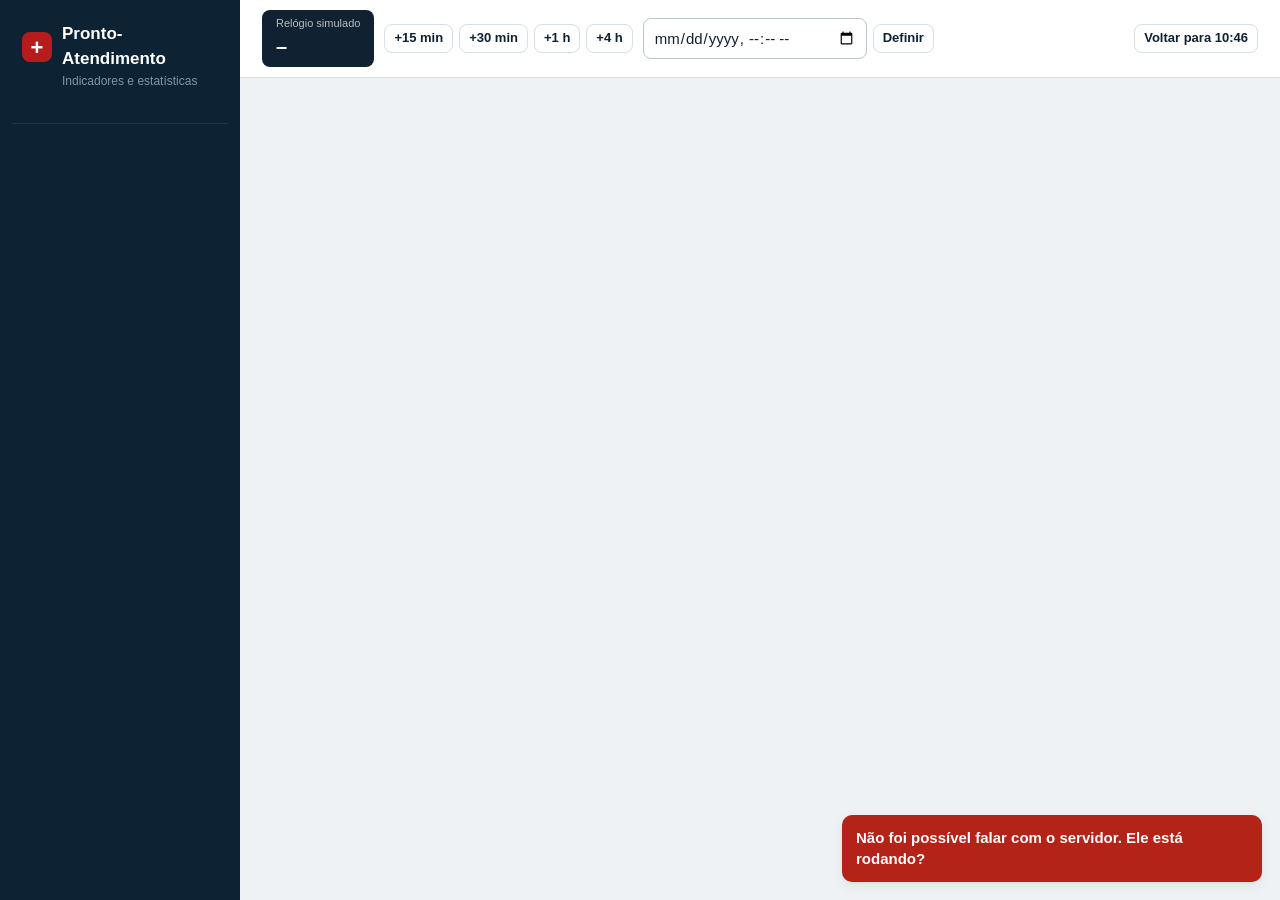
==== frontend/index.html @ 7c643f58 "Dashboard de indicadores do pronto-socorro Backend Java (servidor HTTP, dados de teste, indicadores " ====
<!DOCTYPE html>
<html lang="pt-BR">
<head>
  <meta charset="UTF-8">
  <meta name="viewport" content="width=device-width, initial-scale=1">
  <title>Pronto-Atendimento · Indicadores</title>
  <link rel="stylesheet" href="css/style.css">
</head>
<body>
  <div class="app">
    <nav class="lateral" aria-label="Menu principal">
      <div class="marca"><span class="cruz" aria-hidden="true">+</span>Pronto-Atendimento</div>
      <div class="marca-sub">Indicadores e estatísticas</div>
      <div id="menu"></div>
      <div class="legenda-cores" id="legenda" aria-label="Legenda das cores de risco"></div>
    </nav>

    <main>
      <header class="topo">
        <div class="relogio" aria-live="polite"><small>Relógio simulado</small><span id="hora">–</span></div>
        <div class="grupo" role="group" aria-label="Avançar relógio">
          <button class="btn peq" data-avancar="15">+15 min</button>
          <button class="btn peq" data-avancar="30">+30 min</button>
          <button class="btn peq" data-avancar="60">+1 h</button>
          <button class="btn peq" data-avancar="240">+4 h</button>
        </div>
        <div class="grupo">
          <label class="sr" for="definirHora">Definir data e hora</label>
          <input type="datetime-local" id="definirHora">
          <button class="btn peq" id="btnDefinir">Definir</button>
        </div>
        <div class="esp"></div>
        <button class="btn peq" id="btnReiniciar">Voltar para 10:46</button>
      </header>

      <div class="conteudo" id="conteudo" tabindex="-1"></div>
    </main>
  </div>

  <dialog id="modal" aria-labelledby="mtitulo"></dialog>
  <div id="toasts" aria-live="polite" role="status"></div>
  <div id="tip" class="tip" hidden></div>

  <script src="js/graficos.js"></script>
  <script src="js/telas.js"></script>
  <script src="js/app.js"></script>
</body>
</html>
---- frontend/css/style.css ----
:root {
  --bg: #eef2f5;
  --surface: #fff;
  --surface-2: #f5f8fa;
  --ink: #102131;
  --muted: #556677;
  --line: #d6dee6;
  --grade: #e6ebf0;
  --primary: #0a5c78;
  --primary-ink: #fff;
  --nav: #0d2233;
  --nav-ink: #cfe0ea;
  --nav-muted: #7d97a8;
  --nav-active: #163a52;
  --ok: #1f7a3a;
  --err: #b42318;
  --vermelho: #b71c1c;
  --laranja: #e8650a;
  --amarelo: #d4a200;
  --verde: #2e7d32;
  --azul: #1565c0;
  --neutra: #6b7785;
  --radius: 10px;
  --shadow: 0 1px 2px rgba(16, 33, 49, .08), 0 4px 14px rgba(16, 33, 49, .06);
  font-family: "Segoe UI", Roboto, "Helvetica Neue", Arial, sans-serif;
}

* { box-sizing: border-box; }
body { margin: 0; background: var(--bg); color: var(--ink); font-size: 15px; line-height: 1.45; }
:focus-visible { outline: 3px solid #f59e0b; outline-offset: 2px; }

/* ---------- estrutura: menu lateral, topo e conteúdo ---------- */
.app { display: grid; grid-template-columns: 240px 1fr; min-height: 100vh; }
nav.lateral { background: var(--nav); color: var(--nav-ink); padding: 18px 12px; position: sticky; top: 0; height: 100vh; overflow: auto; }
.marca { font-weight: 700; color: #fff; font-size: 17px; padding: 4px 10px 6px; display: flex; gap: 10px; align-items: center; }
.marca .cruz { width: 30px; height: 30px; border-radius: 8px; background: var(--vermelho); display: grid; place-items: center; font-size: 22px; color: #fff; flex: none; }
.marca-sub { color: var(--nav-muted); font-size: 12px; padding: 0 10px 14px 50px; margin-top: -4px; }
.grupo-menu { color: var(--nav-muted); font-size: 11px; font-weight: 700; text-transform: uppercase; letter-spacing: .8px; padding: 14px 12px 6px; }
nav.lateral button { display: flex; align-items: center; gap: 10px; width: 100%; text-align: left; background: none; border: 0; color: inherit; padding: 9px 12px; border-radius: 8px; font: inherit; cursor: pointer; margin-bottom: 2px; }
nav.lateral button svg { width: 18px; height: 18px; flex: none; opacity: .8; }
nav.lateral button:hover { background: var(--nav-active); }
nav.lateral button[aria-current="page"] { background: var(--nav-active); color: #fff; font-weight: 600; box-shadow: inset 3px 0 0 #4fb3d9; }
nav.lateral button[aria-current="page"] svg { opacity: 1; }
nav.lateral .contador { margin-left: auto; background: var(--err); color: #fff; font-size: 11px; font-weight: 700; border-radius: 999px; padding: 1px 7px; }
.legenda-cores { margin-top: 18px; padding: 12px; font-size: 12px; border-top: 1px solid var(--nav-active); }
.legenda-cores strong { display: block; color: #fff; margin-bottom: 8px; }
.legenda-cores div { display: flex; align-items: center; gap: 8px; margin: 6px 0; }
.legenda-cores small { margin-left: auto; color: var(--nav-muted); }

main { min-width: 0; }
header.topo { position: sticky; top: 0; z-index: 5; background: var(--surface); border-bottom: 1px solid var(--line); padding: 10px 22px; display: flex; flex-wrap: wrap; gap: 10px; align-items: center; }
.relogio { font-variant-numeric: tabular-nums; font-size: 20px; font-weight: 700; background: var(--ink); color: #fff; padding: 6px 14px; border-radius: 8px; letter-spacing: .5px; }
.relogio small { font-weight: 400; font-size: 11px; display: block; opacity: .7; letter-spacing: 0; }
.topo .grupo { display: flex; gap: 6px; align-items: center; flex-wrap: wrap; }
.topo .esp { flex: 1; }
.conteudo { padding: 22px; max-width: 1500px; }

h1 { font-size: 24px; margin: 0; }
h2 { font-size: 17px; margin: 0 0 12px; }
h3 { font-size: 15px; margin: 0 0 6px; }
.cabecalho { display: flex; justify-content: space-between; align-items: flex-end; flex-wrap: wrap; gap: 8px 16px; margin-bottom: 18px; }
.cabecalho p { margin: 4px 0 0; color: var(--muted); }

/* ---------- componentes ---------- */
.btn { font: inherit; font-size: 14px; border: 1px solid var(--line); background: var(--surface); color: var(--ink); padding: 7px 12px; border-radius: 8px; cursor: pointer; font-weight: 600; }
.btn:hover:not(:disabled) { border-color: var(--primary); color: var(--primary); }
.btn.primary { background: var(--primary); border-color: var(--primary); color: var(--primary-ink); }
.btn.primary:hover:not(:disabled) { filter: brightness(1.1); color: var(--primary-ink); }
.btn.perigo:hover:not(:disabled) { background: var(--err); border-color: var(--err); color: #fff; }
.btn.peq { padding: 4px 9px; font-size: 13px; }
.btn:disabled { opacity: .45; cursor: not-allowed; }

.painel { background: var(--surface); border: 1px solid var(--line); border-radius: var(--radius); box-shadow: var(--shadow); padding: 16px 18px; margin: 0 0 18px; min-width: 0; }
.painel > h2 { display: flex; justify-content: space-between; align-items: baseline; gap: 8px; flex-wrap: wrap; }
.painel > h2 small { font-size: 13px; font-weight: 400; color: var(--muted); }
.grade-2 { display: grid; grid-template-columns: repeat(2, minmax(0, 1fr)); gap: 18px; }
.grade-3 { display: grid; grid-template-columns: repeat(3, minmax(0, 1fr)); gap: 18px; }
.grade-2 > .painel, .grade-3 > .painel { margin-bottom: 0; }
.grade-2, .grade-3 { margin-bottom: 18px; }

.cards { display: grid; grid-template-columns: repeat(auto-fit, minmax(120px, 1fr)); gap: 12px; margin-bottom: 18px; }
.cards.largos { grid-template-columns: repeat(auto-fit, minmax(200px, 1fr)); }
.kpi { background: var(--surface); border: 1px solid var(--line); border-radius: var(--radius); padding: 14px; box-shadow: var(--shadow); border-top: 5px solid var(--primary); }
.kpi b { display: block; font-size: 30px; font-variant-numeric: tabular-nums; line-height: 1.2; }
.kpi span { color: var(--muted); font-size: 13px; }
.kpi small { display: block; color: var(--muted); font-size: 12px; margin-top: 4px; }
.kpi.vermelho { border-top-color: var(--vermelho); } .kpi.laranja { border-top-color: var(--laranja); }
.kpi.verde { border-top-color: var(--verde); } .kpi.azul { border-top-color: var(--azul); }
.kpi.neutra { border-top-color: var(--neutra); } .kpi.alerta b { color: var(--err); }
.kpi.sucesso b { color: var(--ok); }

.destaques { display: grid; grid-template-columns: repeat(auto-fill, minmax(230px, 1fr)); gap: 12px; margin-bottom: 18px; }
.destaque { background: var(--surface); border: 1px solid var(--line); border-radius: var(--radius); padding: 16px; box-shadow: var(--shadow); }
.destaque span { color: var(--muted); font-size: 13px; font-weight: 600; }
.destaque b { display: block; font-size: 36px; line-height: 1.15; margin: 4px 0; font-variant-numeric: tabular-nums; }
.destaque small { color: var(--muted); font-size: 12px; }
.destaque.ruim b { color: var(--err); }

.estat { display: grid; grid-template-columns: repeat(3, 1fr); gap: 10px 16px; margin-top: 12px; }
.estat div span { display: block; color: var(--muted); font-size: 12px; }
.estat div b { font-size: 18px; font-variant-numeric: tabular-nums; }
.estat-hero b { font-size: 40px; line-height: 1.1; display: block; font-variant-numeric: tabular-nums; }
.estat-hero span { color: var(--muted); font-size: 13px; }

.tabela { overflow-x: auto; }
table { border-collapse: collapse; width: 100%; min-width: 640px; }
th, td { padding: 8px 10px; border-bottom: 1px solid var(--line); text-align: left; vertical-align: middle; font-size: 14px; }
th { background: var(--surface-2); font-size: 12px; text-transform: uppercase; letter-spacing: .4px; color: var(--muted); }
td.num, th.num { text-align: right; font-variant-numeric: tabular-nums; }
td { white-space: nowrap; }
td.meta { white-space: normal; min-width: 220px; }
tr.disparado td { background: #fde8e6; }

.tag { display: inline-flex; align-items: center; gap: 6px; padding: 2px 9px; border-radius: 999px; font-size: 12px; font-weight: 700; border: 1px solid var(--line); background: var(--surface-2); white-space: nowrap; }
.cor { display: inline-flex; align-items: center; gap: 6px; padding: 2px 10px; border-radius: 999px; font-size: 12px; font-weight: 700; color: #fff; white-space: nowrap; }
.cor::before { content: ""; width: 8px; height: 8px; border-radius: 50%; background: currentColor; opacity: .6; }
.cor.c1 { background: var(--vermelho); } .cor.c2 { background: var(--laranja); } .cor.c3 { background: var(--amarelo); color: #2e2400; }
.cor.c4 { background: var(--verde); } .cor.c5 { background: var(--azul); } .cor.neutra { background: var(--neutra); }
.bola { width: 12px; height: 12px; border-radius: 50%; display: inline-block; flex: none; }
.senha { font-family: ui-monospace, Consolas, monospace; font-weight: 800; }
.meta { color: var(--muted); font-size: 13px; }
.vazio { color: var(--muted); font-style: italic; padding: 8px; margin: 0; }
.nota { color: var(--muted); font-size: 13px; margin: 10px 0 0; }

.prazo { font-size: 13px; font-weight: 700; padding: 3px 8px; border-radius: 6px; background: #eef4f7; display: inline-block; white-space: nowrap; }
.prazo.estourado { background: var(--err); color: #fff; }
.pulsa { animation: pulsa 1.4s ease-in-out infinite; }
@keyframes pulsa { 0%, 100% { box-shadow: 0 0 0 0 rgba(183, 28, 28, .55); } 50% { box-shadow: 0 0 0 8px rgba(183, 28, 28, 0); } }
@media (prefers-reduced-motion: reduce) { .pulsa { animation: none; } }
.alerta-box { background: #fde8e6; border: 2px solid var(--vermelho); border-radius: var(--radius); padding: 12px 14px; margin-bottom: 8px; display: flex; justify-content: space-between; gap: 10px; align-items: center; flex-wrap: wrap; }

label { display: block; font-size: 13px; font-weight: 600; color: var(--muted); margin-bottom: 4px; }
input, select { font: inherit; padding: 8px 10px; border: 1px solid #b9c5d0; border-radius: 8px; background: #fff; color: var(--ink); }
.filtro { display: flex; gap: 12px; align-items: flex-end; flex-wrap: wrap; margin-bottom: 12px; }

/* ---------- barras horizontais ---------- */
.barras-h { display: grid; gap: 10px; }
.barra-h { display: grid; grid-template-columns: 150px 1fr 44px; gap: 10px; align-items: center; font-size: 14px; }
.barra-h .trilho { background: var(--surface-2); border-radius: 4px; height: 14px; overflow: hidden; }
.barra-h .trilho i { display: block; height: 100%; border-radius: 0 4px 4px 0; min-width: 2px; }
.barra-h b { text-align: right; font-variant-numeric: tabular-nums; }

/* ---------- gráficos SVG ---------- */
.grafico { width: 100%; }
.grafico svg { display: block; overflow: visible; }
.grafico .vazio { text-align: center; padding: 50px 0; }
.legenda { display: flex; gap: 14px; flex-wrap: wrap; font-size: 13px; color: var(--muted); font-weight: 400; }
.legenda i { display: inline-block; width: 10px; height: 10px; border-radius: 2px; margin-right: 6px; vertical-align: -1px; }
.legenda i.linha { width: 16px; height: 3px; vertical-align: 3px; background: var(--ink); }
.legenda i.tracejada { background: repeating-linear-gradient(90deg, var(--primary) 0 5px, transparent 5px 8px); }
svg text { font-size: 12px; fill: var(--muted); font-variant-numeric: tabular-nums; }
svg text.rotulo { fill: var(--ink); font-weight: 600; }
.alvo { fill: transparent; }
.banda:hover .alvo { fill: rgba(16, 33, 49, .05); }
.mira { stroke: var(--muted); opacity: 0; }
.banda:hover .mira { opacity: .6; }
.sr { position: absolute; width: 1px; height: 1px; overflow: hidden; clip: rect(0 0 0 0); margin: 0; }
.tip { position: fixed; pointer-events: none; background: var(--ink); color: #fff; padding: 6px 10px; border-radius: 6px; font-size: 13px; box-shadow: 0 4px 12px rgba(0, 0, 0, .25); z-index: 200; max-width: 320px; }

/* ---------- simulador ---------- */
.seletor-cores { display: grid; grid-template-columns: repeat(5, 1fr); gap: 8px; margin-bottom: 14px; }
.seletor-cores button { display: flex; align-items: center; gap: 10px; text-align: left; padding: 10px 12px; font-weight: 400; }
.seletor-cores b { display: block; font-weight: 700; }
.seletor-cores small { display: block; color: var(--muted); font-size: 12px; }
.seletor-cores button[aria-pressed="true"] { border-color: var(--sel); box-shadow: inset 0 0 0 2px var(--sel); background: color-mix(in srgb, var(--sel) 8%, #fff); color: var(--ink); }
.entrada { display: flex; gap: 8px; flex-wrap: wrap; align-items: flex-start; }
.entrada .campo { flex: 1; min-width: 220px; }
.entrada input { width: 100%; font-size: 17px; padding: 10px 12px; }
.entrada input.invalido { border-color: var(--err); }
.progresso { height: 3px; margin-top: 6px; border-radius: 2px; background: var(--grade); overflow: hidden; }
.progresso div { height: 100%; width: 0; background: var(--primary); }
.progresso div.ativa { width: 100%; transition: width .9s linear; }
.dica { color: var(--muted); font-size: 13px; margin: 8px 0 12px; }
.chips { display: flex; flex-wrap: wrap; gap: 6px; min-height: 34px; }
.chip { padding: 5px 11px; border-radius: 999px; font-size: 13px; font-weight: 600; font-variant-numeric: tabular-nums; }
.chip .bola { width: 9px; height: 9px; margin-right: 6px; }
.chip.estourado { border-color: var(--err); color: var(--err); }
.chip:hover { background: var(--err) !important; border-color: var(--err); color: #fff !important; text-decoration: line-through; }
.chip.novo { animation: surgir .6s ease-out; }
@keyframes surgir { from { background: var(--primary); color: #fff; transform: scale(1.12); } }

/* ---------- modal e avisos ---------- */
dialog { border: 0; border-radius: 14px; padding: 0; width: min(980px, 96vw); box-shadow: 0 20px 60px rgba(0, 0, 0, .35); }
dialog::backdrop { background: rgba(13, 34, 51, .55); }
dialog header { display: flex; justify-content: space-between; align-items: center; padding: 14px 18px; border-bottom: 1px solid var(--line); }
dialog header h2 { margin: 0; }
dialog .mcorpo { padding: 16px 18px; max-height: 75vh; overflow: auto; }
.x { background: none; border: 0; font-size: 26px; cursor: pointer; line-height: 1; color: var(--muted); }
.dl { display: grid; grid-template-columns: repeat(auto-fill, minmax(170px, 1fr)); gap: 8px 16px; font-size: 14px; margin-bottom: 16px; }
.dl div > span:first-child { color: var(--muted); display: block; font-size: 12px; }
.timeline { list-style: none; margin: 0; padding: 0 0 0 18px; border-left: 3px solid var(--line); }
.timeline li { position: relative; padding: 0 0 14px 14px; }
.timeline li::before { content: ""; position: absolute; left: -26px; top: 3px; width: 13px; height: 13px; border-radius: 50%; background: var(--primary); border: 3px solid #fff; box-shadow: 0 0 0 1px var(--line); }
.timeline li.c1::before { background: var(--vermelho); } .timeline li.c2::before { background: var(--laranja); } .timeline li.c3::before { background: var(--amarelo); }
.timeline li.c4::before { background: var(--verde); } .timeline li.c5::before { background: var(--azul); } .timeline li.alerta::before { background: var(--err); }
.timeline time { font-weight: 700; font-variant-numeric: tabular-nums; margin-right: 6px; }
#toasts { position: fixed; right: 18px; bottom: 18px; display: flex; flex-direction: column; gap: 8px; z-index: 100; max-width: 420px; }
.toast { padding: 12px 14px; border-radius: 10px; color: #fff; font-weight: 600; box-shadow: var(--shadow); }
.toast.ok { background: var(--ok); } .toast.erro { background: var(--err); }

@media (max-width: 1100px) {
  .grade-3 { grid-template-columns: 1fr; }
}
@media (max-width: 900px) {
  .app { grid-template-columns: 1fr; }
  nav.lateral { position: static; height: auto; display: flex; flex-wrap: wrap; gap: 4px; padding: 10px; }
  nav.lateral button { width: auto; }
  .marca { width: 100%; }
  .marca-sub, .grupo-menu, .legenda-cores { display: none; }
  .grade-2 { grid-template-columns: 1fr; }
  .seletor-cores { grid-template-columns: repeat(auto-fill, minmax(150px, 1fr)); }
  .conteudo { padding: 16px; }
  header.topo { padding: 10px 16px; }
}
@media (max-width: 520px) {
  .estat { grid-template-columns: repeat(2, 1fr); }
  .barra-h { grid-template-columns: 110px 1fr 36px; }
}
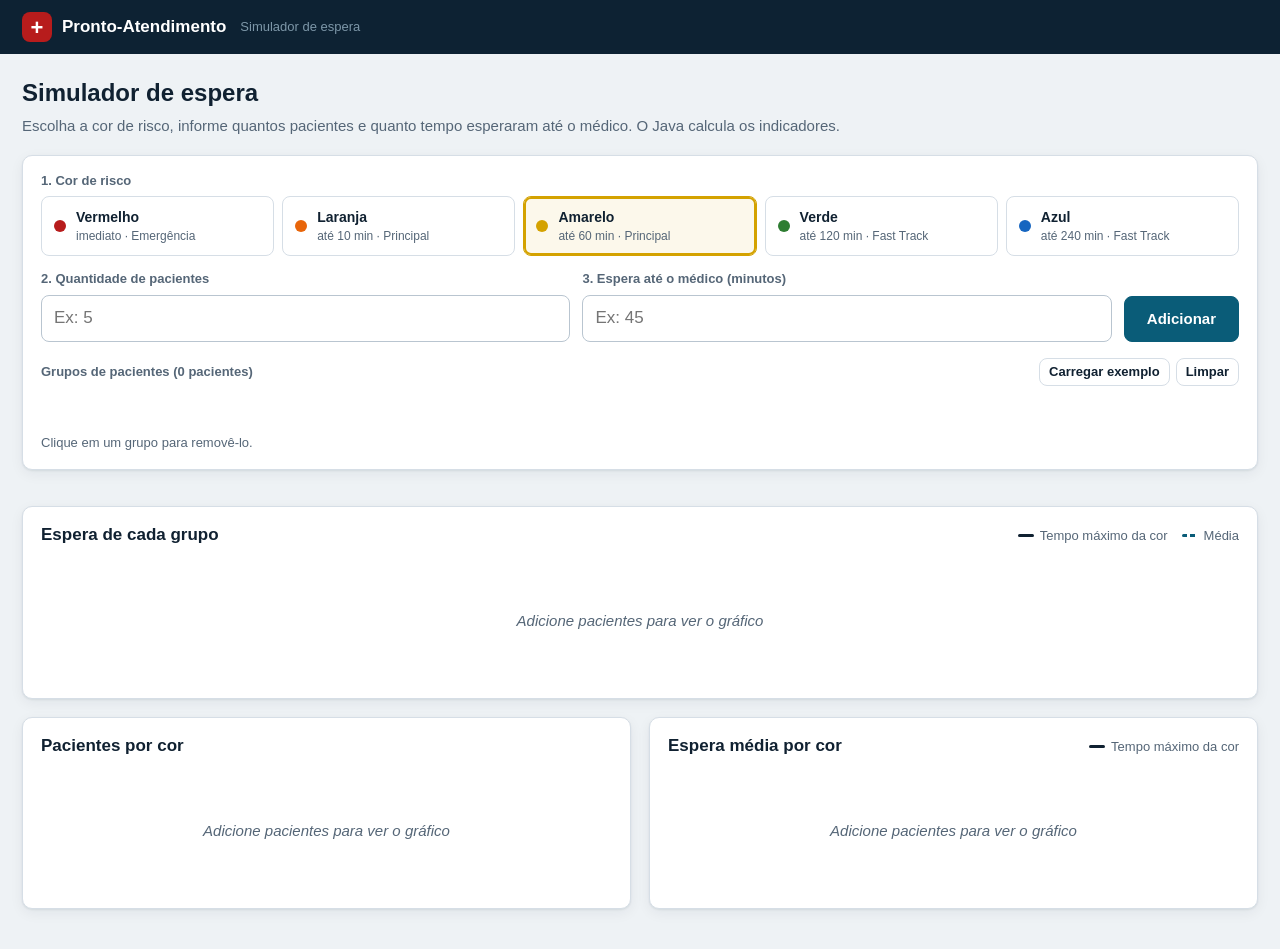
==== commit 47c7b2f6: "Reduz o sistema ao simulador e adiciona quantidade de pacientes O dashboard passa a ter só o simulad" ====
--- a/frontend/index.html
+++ b/frontend/index.html
@@ -3,46 +3,91 @@
 <head>
   <meta charset="UTF-8">
   <meta name="viewport" content="width=device-width, initial-scale=1">
-  <title>Pronto-Atendimento · Indicadores</title>
+  <title>Pronto-Atendimento · Simulador de espera</title>
   <link rel="stylesheet" href="css/style.css">
 </head>
 <body>
-  <div class="app">
-    <nav class="lateral" aria-label="Menu principal">
-      <div class="marca"><span class="cruz" aria-hidden="true">+</span>Pronto-Atendimento</div>
-      <div class="marca-sub">Indicadores e estatísticas</div>
-      <div id="menu"></div>
-      <div class="legenda-cores" id="legenda" aria-label="Legenda das cores de risco"></div>
-    </nav>
+  <header class="topo">
+    <div class="marca"><span class="cruz" aria-hidden="true">+</span>Pronto-Atendimento</div>
+    <span class="marca-sub">Simulador de espera</span>
+  </header>
 
-    <main>
-      <header class="topo">
-        <div class="relogio" aria-live="polite"><small>Relógio simulado</small><span id="hora">–</span></div>
-        <div class="grupo" role="group" aria-label="Avançar relógio">
-          <button class="btn peq" data-avancar="15">+15 min</button>
-          <button class="btn peq" data-avancar="30">+30 min</button>
-          <button class="btn peq" data-avancar="60">+1 h</button>
-          <button class="btn peq" data-avancar="240">+4 h</button>
+  <main class="conteudo">
+    <div class="cabecalho">
+      <h1>Simulador de espera</h1>
+      <p>Escolha a cor de risco, informe quantos pacientes e quanto tempo esperaram até o médico. O Java calcula os indicadores.</p>
+    </div>
+
+    <form class="painel" id="form-sim" autocomplete="off" novalidate>
+      <fieldset class="seletor-cores">
+        <legend>1. Cor de risco</legend>
+        <button type="button" class="btn" data-cor="1" style="--sel:#b71c1c">
+          <span class="bola" style="background:#b71c1c"></span><span><b>Vermelho</b><small>imediato · Emergência</small></span>
+        </button>
+        <button type="button" class="btn" data-cor="2" style="--sel:#e8650a">
+          <span class="bola" style="background:#e8650a"></span><span><b>Laranja</b><small>até 10 min · Principal</small></span>
+        </button>
+        <button type="button" class="btn" data-cor="3" style="--sel:#d4a200">
+          <span class="bola" style="background:#d4a200"></span><span><b>Amarelo</b><small>até 60 min · Principal</small></span>
+        </button>
+        <button type="button" class="btn" data-cor="4" style="--sel:#2e7d32">
+          <span class="bola" style="background:#2e7d32"></span><span><b>Verde</b><small>até 120 min · Fast Track</small></span>
+        </button>
+        <button type="button" class="btn" data-cor="5" style="--sel:#1565c0">
+          <span class="bola" style="background:#1565c0"></span><span><b>Azul</b><small>até 240 min · Fast Track</small></span>
+        </button>
+      </fieldset>
+
+      <div class="entrada">
+        <div class="campo">
+          <label for="quantidade">2. Quantidade de pacientes</label>
+          <input id="quantidade" type="number" min="1" step="1" inputmode="numeric" placeholder="Ex: 5" required>
         </div>
-        <div class="grupo">
-          <label class="sr" for="definirHora">Definir data e hora</label>
-          <input type="datetime-local" id="definirHora">
-          <button class="btn peq" id="btnDefinir">Definir</button>
+        <div class="campo">
+          <label for="espera">3. Espera até o médico (minutos)</label>
+          <input id="espera" type="number" min="0" step="any" inputmode="decimal" placeholder="Ex: 45" required>
         </div>
-        <div class="esp"></div>
-        <button class="btn peq" id="btnReiniciar">Voltar para 10:46</button>
-      </header>
+        <button type="submit" class="btn primary">Adicionar</button>
+      </div>
 
-      <div class="conteudo" id="conteudo" tabindex="-1"></div>
-    </main>
-  </div>
+      <div class="grupos-titulo">
+        <label>Grupos de pacientes (<span id="contagem">0 pacientes</span>)</label>
+        <div class="acoes">
+          <button type="button" class="btn peq" id="exemplo">Carregar exemplo</button>
+          <button type="button" class="btn peq perigo" id="limpar">Limpar</button>
+        </div>
+      </div>
+      <ul class="chips" id="grupos"></ul>
+      <p class="dica">Clique em um grupo para removê-lo.</p>
+    </form>
 
-  <dialog id="modal" aria-labelledby="mtitulo"></dialog>
+    <section class="cards" id="kpis" aria-live="polite"></section>
+
+    <section class="painel">
+      <h2>Espera de cada grupo
+        <span class="legenda"><span><i class="linha"></i>Tempo máximo da cor</span><span><i class="linha tracejada"></i>Média</span></span>
+      </h2>
+      <div id="g-grupos" class="grafico"></div>
+    </section>
+
+    <div class="grade-2">
+      <section class="painel">
+        <h2>Pacientes por cor</h2>
+        <div id="g-pacientes" class="grafico"></div>
+      </section>
+      <section class="painel">
+        <h2>Espera média por cor
+          <span class="legenda"><span><i class="linha"></i>Tempo máximo da cor</span></span>
+        </h2>
+        <div id="g-media-cor" class="grafico"></div>
+      </section>
+    </div>
+  </main>
+
   <div id="toasts" aria-live="polite" role="status"></div>
   <div id="tip" class="tip" hidden></div>
 
   <script src="js/graficos.js"></script>
-  <script src="js/telas.js"></script>
   <script src="js/app.js"></script>
 </body>
 </html>
--- a/frontend/css/style.css
+++ b/frontend/css/style.css
@@ -9,9 +9,7 @@
   --primary: #0a5c78;
   --primary-ink: #fff;
   --nav: #0d2233;
-  --nav-ink: #cfe0ea;
   --nav-muted: #7d97a8;
-  --nav-active: #163a52;
   --ok: #1f7a3a;
   --err: #b42318;
   --vermelho: #b71c1c;
@@ -29,116 +27,67 @@
 body { margin: 0; background: var(--bg); color: var(--ink); font-size: 15px; line-height: 1.45; }
 :focus-visible { outline: 3px solid #f59e0b; outline-offset: 2px; }
 
-/* ---------- estrutura: menu lateral, topo e conteúdo ---------- */
-.app { display: grid; grid-template-columns: 240px 1fr; min-height: 100vh; }
-nav.lateral { background: var(--nav); color: var(--nav-ink); padding: 18px 12px; position: sticky; top: 0; height: 100vh; overflow: auto; }
-.marca { font-weight: 700; color: #fff; font-size: 17px; padding: 4px 10px 6px; display: flex; gap: 10px; align-items: center; }
+/* ---------- topo e conteúdo ---------- */
+header.topo { background: var(--nav); padding: 12px 22px; display: flex; align-items: center; gap: 14px; flex-wrap: wrap; }
+.marca { font-weight: 700; color: #fff; font-size: 17px; display: flex; gap: 10px; align-items: center; }
 .marca .cruz { width: 30px; height: 30px; border-radius: 8px; background: var(--vermelho); display: grid; place-items: center; font-size: 22px; color: #fff; flex: none; }
-.marca-sub { color: var(--nav-muted); font-size: 12px; padding: 0 10px 14px 50px; margin-top: -4px; }
-.grupo-menu { color: var(--nav-muted); font-size: 11px; font-weight: 700; text-transform: uppercase; letter-spacing: .8px; padding: 14px 12px 6px; }
-nav.lateral button { display: flex; align-items: center; gap: 10px; width: 100%; text-align: left; background: none; border: 0; color: inherit; padding: 9px 12px; border-radius: 8px; font: inherit; cursor: pointer; margin-bottom: 2px; }
-nav.lateral button svg { width: 18px; height: 18px; flex: none; opacity: .8; }
-nav.lateral button:hover { background: var(--nav-active); }
-nav.lateral button[aria-current="page"] { background: var(--nav-active); color: #fff; font-weight: 600; box-shadow: inset 3px 0 0 #4fb3d9; }
-nav.lateral button[aria-current="page"] svg { opacity: 1; }
-nav.lateral .contador { margin-left: auto; background: var(--err); color: #fff; font-size: 11px; font-weight: 700; border-radius: 999px; padding: 1px 7px; }
-.legenda-cores { margin-top: 18px; padding: 12px; font-size: 12px; border-top: 1px solid var(--nav-active); }
-.legenda-cores strong { display: block; color: #fff; margin-bottom: 8px; }
-.legenda-cores div { display: flex; align-items: center; gap: 8px; margin: 6px 0; }
-.legenda-cores small { margin-left: auto; color: var(--nav-muted); }
-
-main { min-width: 0; }
-header.topo { position: sticky; top: 0; z-index: 5; background: var(--surface); border-bottom: 1px solid var(--line); padding: 10px 22px; display: flex; flex-wrap: wrap; gap: 10px; align-items: center; }
-.relogio { font-variant-numeric: tabular-nums; font-size: 20px; font-weight: 700; background: var(--ink); color: #fff; padding: 6px 14px; border-radius: 8px; letter-spacing: .5px; }
-.relogio small { font-weight: 400; font-size: 11px; display: block; opacity: .7; letter-spacing: 0; }
-.topo .grupo { display: flex; gap: 6px; align-items: center; flex-wrap: wrap; }
-.topo .esp { flex: 1; }
-.conteudo { padding: 22px; max-width: 1500px; }
+.marca-sub { color: var(--nav-muted); font-size: 13px; }
+.conteudo { padding: 22px; max-width: 1300px; margin: 0 auto; }
 
 h1 { font-size: 24px; margin: 0; }
 h2 { font-size: 17px; margin: 0 0 12px; }
-h3 { font-size: 15px; margin: 0 0 6px; }
-.cabecalho { display: flex; justify-content: space-between; align-items: flex-end; flex-wrap: wrap; gap: 8px 16px; margin-bottom: 18px; }
+.cabecalho { margin-bottom: 18px; }
 .cabecalho p { margin: 4px 0 0; color: var(--muted); }
 
 /* ---------- componentes ---------- */
 .btn { font: inherit; font-size: 14px; border: 1px solid var(--line); background: var(--surface); color: var(--ink); padding: 7px 12px; border-radius: 8px; cursor: pointer; font-weight: 600; }
-.btn:hover:not(:disabled) { border-color: var(--primary); color: var(--primary); }
+.btn:hover { border-color: var(--primary); color: var(--primary); }
 .btn.primary { background: var(--primary); border-color: var(--primary); color: var(--primary-ink); }
-.btn.primary:hover:not(:disabled) { filter: brightness(1.1); color: var(--primary-ink); }
-.btn.perigo:hover:not(:disabled) { background: var(--err); border-color: var(--err); color: #fff; }
+.btn.primary:hover { filter: brightness(1.1); color: var(--primary-ink); }
+.btn.perigo:hover { background: var(--err); border-color: var(--err); color: #fff; }
 .btn.peq { padding: 4px 9px; font-size: 13px; }
-.btn:disabled { opacity: .45; cursor: not-allowed; }
 
 .painel { background: var(--surface); border: 1px solid var(--line); border-radius: var(--radius); box-shadow: var(--shadow); padding: 16px 18px; margin: 0 0 18px; min-width: 0; }
 .painel > h2 { display: flex; justify-content: space-between; align-items: baseline; gap: 8px; flex-wrap: wrap; }
-.painel > h2 small { font-size: 13px; font-weight: 400; color: var(--muted); }
-.grade-2 { display: grid; grid-template-columns: repeat(2, minmax(0, 1fr)); gap: 18px; }
-.grade-3 { display: grid; grid-template-columns: repeat(3, minmax(0, 1fr)); gap: 18px; }
-.grade-2 > .painel, .grade-3 > .painel { margin-bottom: 0; }
-.grade-2, .grade-3 { margin-bottom: 18px; }
+.grade-2 { display: grid; grid-template-columns: repeat(2, minmax(0, 1fr)); gap: 18px; margin-bottom: 18px; }
+.grade-2 > .painel { margin-bottom: 0; }
 
-.cards { display: grid; grid-template-columns: repeat(auto-fit, minmax(120px, 1fr)); gap: 12px; margin-bottom: 18px; }
-.cards.largos { grid-template-columns: repeat(auto-fit, minmax(200px, 1fr)); }
+.cards { display: grid; grid-template-columns: repeat(auto-fit, minmax(190px, 1fr)); gap: 12px; margin-bottom: 18px; }
 .kpi { background: var(--surface); border: 1px solid var(--line); border-radius: var(--radius); padding: 14px; box-shadow: var(--shadow); border-top: 5px solid var(--primary); }
 .kpi b { display: block; font-size: 30px; font-variant-numeric: tabular-nums; line-height: 1.2; }
 .kpi span { color: var(--muted); font-size: 13px; }
 .kpi small { display: block; color: var(--muted); font-size: 12px; margin-top: 4px; }
-.kpi.vermelho { border-top-color: var(--vermelho); } .kpi.laranja { border-top-color: var(--laranja); }
-.kpi.verde { border-top-color: var(--verde); } .kpi.azul { border-top-color: var(--azul); }
-.kpi.neutra { border-top-color: var(--neutra); } .kpi.alerta b { color: var(--err); }
-.kpi.sucesso b { color: var(--ok); }
+.kpi.vermelho { border-top-color: var(--vermelho); } .kpi.verde { border-top-color: var(--verde); }
+.kpi.azul { border-top-color: var(--azul); } .kpi.neutra { border-top-color: var(--neutra); }
+.kpi.alerta b { color: var(--err); } .kpi.sucesso b { color: var(--ok); }
 
-.destaques { display: grid; grid-template-columns: repeat(auto-fill, minmax(230px, 1fr)); gap: 12px; margin-bottom: 18px; }
-.destaque { background: var(--surface); border: 1px solid var(--line); border-radius: var(--radius); padding: 16px; box-shadow: var(--shadow); }
-.destaque span { color: var(--muted); font-size: 13px; font-weight: 600; }
-.destaque b { display: block; font-size: 36px; line-height: 1.15; margin: 4px 0; font-variant-numeric: tabular-nums; }
-.destaque small { color: var(--muted); font-size: 12px; }
-.destaque.ruim b { color: var(--err); }
+.bola { width: 12px; height: 12px; border-radius: 50%; display: inline-block; flex: none; }
+.vazio { color: var(--muted); font-style: italic; padding: 8px; margin: 0; }
 
-.estat { display: grid; grid-template-columns: repeat(3, 1fr); gap: 10px 16px; margin-top: 12px; }
-.estat div span { display: block; color: var(--muted); font-size: 12px; }
-.estat div b { font-size: 18px; font-variant-numeric: tabular-nums; }
-.estat-hero b { font-size: 40px; line-height: 1.1; display: block; font-variant-numeric: tabular-nums; }
-.estat-hero span { color: var(--muted); font-size: 13px; }
+label, legend { display: block; font-size: 13px; font-weight: 600; color: var(--muted); margin-bottom: 6px; padding: 0; }
+input { font: inherit; padding: 8px 10px; border: 1px solid #b9c5d0; border-radius: 8px; background: #fff; color: var(--ink); }
 
-.tabela { overflow-x: auto; }
-table { border-collapse: collapse; width: 100%; min-width: 640px; }
-th, td { padding: 8px 10px; border-bottom: 1px solid var(--line); text-align: left; vertical-align: middle; font-size: 14px; }
-th { background: var(--surface-2); font-size: 12px; text-transform: uppercase; letter-spacing: .4px; color: var(--muted); }
-td.num, th.num { text-align: right; font-variant-numeric: tabular-nums; }
-td { white-space: nowrap; }
-td.meta { white-space: normal; min-width: 220px; }
-tr.disparado td { background: #fde8e6; }
-
-.tag { display: inline-flex; align-items: center; gap: 6px; padding: 2px 9px; border-radius: 999px; font-size: 12px; font-weight: 700; border: 1px solid var(--line); background: var(--surface-2); white-space: nowrap; }
-.cor { display: inline-flex; align-items: center; gap: 6px; padding: 2px 10px; border-radius: 999px; font-size: 12px; font-weight: 700; color: #fff; white-space: nowrap; }
-.cor::before { content: ""; width: 8px; height: 8px; border-radius: 50%; background: currentColor; opacity: .6; }
-.cor.c1 { background: var(--vermelho); } .cor.c2 { background: var(--laranja); } .cor.c3 { background: var(--amarelo); color: #2e2400; }
-.cor.c4 { background: var(--verde); } .cor.c5 { background: var(--azul); } .cor.neutra { background: var(--neutra); }
-.bola { width: 12px; height: 12px; border-radius: 50%; display: inline-block; flex: none; }
-.senha { font-family: ui-monospace, Consolas, monospace; font-weight: 800; }
-.meta { color: var(--muted); font-size: 13px; }
-.vazio { color: var(--muted); font-style: italic; padding: 8px; margin: 0; }
-.nota { color: var(--muted); font-size: 13px; margin: 10px 0 0; }
-
-.prazo { font-size: 13px; font-weight: 700; padding: 3px 8px; border-radius: 6px; background: #eef4f7; display: inline-block; white-space: nowrap; }
-.prazo.estourado { background: var(--err); color: #fff; }
-.pulsa { animation: pulsa 1.4s ease-in-out infinite; }
-@keyframes pulsa { 0%, 100% { box-shadow: 0 0 0 0 rgba(183, 28, 28, .55); } 50% { box-shadow: 0 0 0 8px rgba(183, 28, 28, 0); } }
-@media (prefers-reduced-motion: reduce) { .pulsa { animation: none; } }
-.alerta-box { background: #fde8e6; border: 2px solid var(--vermelho); border-radius: var(--radius); padding: 12px 14px; margin-bottom: 8px; display: flex; justify-content: space-between; gap: 10px; align-items: center; flex-wrap: wrap; }
-
-label { display: block; font-size: 13px; font-weight: 600; color: var(--muted); margin-bottom: 4px; }
-input, select { font: inherit; padding: 8px 10px; border: 1px solid #b9c5d0; border-radius: 8px; background: #fff; color: var(--ink); }
-.filtro { display: flex; gap: 12px; align-items: flex-end; flex-wrap: wrap; margin-bottom: 12px; }
-
-/* ---------- barras horizontais ---------- */
-.barras-h { display: grid; gap: 10px; }
-.barra-h { display: grid; grid-template-columns: 150px 1fr 44px; gap: 10px; align-items: center; font-size: 14px; }
-.barra-h .trilho { background: var(--surface-2); border-radius: 4px; height: 14px; overflow: hidden; }
-.barra-h .trilho i { display: block; height: 100%; border-radius: 0 4px 4px 0; min-width: 2px; }
-.barra-h b { text-align: right; font-variant-numeric: tabular-nums; }
+/* ---------- formulário do simulador ---------- */
+.seletor-cores { border: 0; margin: 0 0 14px; padding: 0; display: grid; grid-template-columns: repeat(5, 1fr); gap: 8px; }
+.seletor-cores legend { grid-column: 1 / -1; }
+.seletor-cores button { display: flex; align-items: center; gap: 10px; text-align: left; padding: 10px 12px; font-weight: 400; }
+.seletor-cores b { display: block; font-weight: 700; }
+.seletor-cores small { display: block; color: var(--muted); font-size: 12px; }
+.seletor-cores button[aria-pressed="true"] { border-color: var(--sel); box-shadow: inset 0 0 0 2px var(--sel); background: color-mix(in srgb, var(--sel) 8%, #fff); color: var(--ink); }
+.entrada { display: flex; gap: 12px; flex-wrap: wrap; align-items: flex-end; margin-bottom: 16px; }
+.entrada .campo { flex: 1; min-width: 200px; }
+.entrada input { width: 100%; font-size: 17px; padding: 10px 12px; }
+.entrada input.invalido { border-color: var(--err); }
+.entrada .btn.primary { padding: 11px 22px; font-size: 15px; }
+.grupos-titulo { display: flex; justify-content: space-between; align-items: center; gap: 8px; flex-wrap: wrap; margin-bottom: 6px; }
+.grupos-titulo label { margin: 0; }
+.acoes { display: flex; gap: 6px; }
+.chips { list-style: none; margin: 0; padding: 0; display: flex; flex-wrap: wrap; gap: 6px; min-height: 34px; }
+.chip { padding: 5px 11px; border-radius: 999px; font-size: 13px; font-weight: 600; font-variant-numeric: tabular-nums; display: inline-flex; align-items: center; }
+.chip .bola { width: 9px; height: 9px; margin-right: 6px; }
+.chip.estourado { border-color: var(--err); color: var(--err); }
+.chip:hover { background: var(--err); border-color: var(--err); color: #fff; text-decoration: line-through; }
+.dica { color: var(--muted); font-size: 13px; margin: 8px 0 0; }
 
 /* ---------- gráficos SVG ---------- */
 .grafico { width: 100%; }
@@ -152,67 +101,16 @@
 svg text.rotulo { fill: var(--ink); font-weight: 600; }
 .alvo { fill: transparent; }
 .banda:hover .alvo { fill: rgba(16, 33, 49, .05); }
-.mira { stroke: var(--muted); opacity: 0; }
-.banda:hover .mira { opacity: .6; }
-.sr { position: absolute; width: 1px; height: 1px; overflow: hidden; clip: rect(0 0 0 0); margin: 0; }
 .tip { position: fixed; pointer-events: none; background: var(--ink); color: #fff; padding: 6px 10px; border-radius: 6px; font-size: 13px; box-shadow: 0 4px 12px rgba(0, 0, 0, .25); z-index: 200; max-width: 320px; }
 
-/* ---------- simulador ---------- */
-.seletor-cores { display: grid; grid-template-columns: repeat(5, 1fr); gap: 8px; margin-bottom: 14px; }
-.seletor-cores button { display: flex; align-items: center; gap: 10px; text-align: left; padding: 10px 12px; font-weight: 400; }
-.seletor-cores b { display: block; font-weight: 700; }
-.seletor-cores small { display: block; color: var(--muted); font-size: 12px; }
-.seletor-cores button[aria-pressed="true"] { border-color: var(--sel); box-shadow: inset 0 0 0 2px var(--sel); background: color-mix(in srgb, var(--sel) 8%, #fff); color: var(--ink); }
-.entrada { display: flex; gap: 8px; flex-wrap: wrap; align-items: flex-start; }
-.entrada .campo { flex: 1; min-width: 220px; }
-.entrada input { width: 100%; font-size: 17px; padding: 10px 12px; }
-.entrada input.invalido { border-color: var(--err); }
-.progresso { height: 3px; margin-top: 6px; border-radius: 2px; background: var(--grade); overflow: hidden; }
-.progresso div { height: 100%; width: 0; background: var(--primary); }
-.progresso div.ativa { width: 100%; transition: width .9s linear; }
-.dica { color: var(--muted); font-size: 13px; margin: 8px 0 12px; }
-.chips { display: flex; flex-wrap: wrap; gap: 6px; min-height: 34px; }
-.chip { padding: 5px 11px; border-radius: 999px; font-size: 13px; font-weight: 600; font-variant-numeric: tabular-nums; }
-.chip .bola { width: 9px; height: 9px; margin-right: 6px; }
-.chip.estourado { border-color: var(--err); color: var(--err); }
-.chip:hover { background: var(--err) !important; border-color: var(--err); color: #fff !important; text-decoration: line-through; }
-.chip.novo { animation: surgir .6s ease-out; }
-@keyframes surgir { from { background: var(--primary); color: #fff; transform: scale(1.12); } }
-
-/* ---------- modal e avisos ---------- */
-dialog { border: 0; border-radius: 14px; padding: 0; width: min(980px, 96vw); box-shadow: 0 20px 60px rgba(0, 0, 0, .35); }
-dialog::backdrop { background: rgba(13, 34, 51, .55); }
-dialog header { display: flex; justify-content: space-between; align-items: center; padding: 14px 18px; border-bottom: 1px solid var(--line); }
-dialog header h2 { margin: 0; }
-dialog .mcorpo { padding: 16px 18px; max-height: 75vh; overflow: auto; }
-.x { background: none; border: 0; font-size: 26px; cursor: pointer; line-height: 1; color: var(--muted); }
-.dl { display: grid; grid-template-columns: repeat(auto-fill, minmax(170px, 1fr)); gap: 8px 16px; font-size: 14px; margin-bottom: 16px; }
-.dl div > span:first-child { color: var(--muted); display: block; font-size: 12px; }
-.timeline { list-style: none; margin: 0; padding: 0 0 0 18px; border-left: 3px solid var(--line); }
-.timeline li { position: relative; padding: 0 0 14px 14px; }
-.timeline li::before { content: ""; position: absolute; left: -26px; top: 3px; width: 13px; height: 13px; border-radius: 50%; background: var(--primary); border: 3px solid #fff; box-shadow: 0 0 0 1px var(--line); }
-.timeline li.c1::before { background: var(--vermelho); } .timeline li.c2::before { background: var(--laranja); } .timeline li.c3::before { background: var(--amarelo); }
-.timeline li.c4::before { background: var(--verde); } .timeline li.c5::before { background: var(--azul); } .timeline li.alerta::before { background: var(--err); }
-.timeline time { font-weight: 700; font-variant-numeric: tabular-nums; margin-right: 6px; }
+/* ---------- avisos ---------- */
 #toasts { position: fixed; right: 18px; bottom: 18px; display: flex; flex-direction: column; gap: 8px; z-index: 100; max-width: 420px; }
 .toast { padding: 12px 14px; border-radius: 10px; color: #fff; font-weight: 600; box-shadow: var(--shadow); }
-.toast.ok { background: var(--ok); } .toast.erro { background: var(--err); }
+.toast.erro { background: var(--err); }
 
-@media (max-width: 1100px) {
-  .grade-3 { grid-template-columns: 1fr; }
-}
 @media (max-width: 900px) {
-  .app { grid-template-columns: 1fr; }
-  nav.lateral { position: static; height: auto; display: flex; flex-wrap: wrap; gap: 4px; padding: 10px; }
-  nav.lateral button { width: auto; }
-  .marca { width: 100%; }
-  .marca-sub, .grupo-menu, .legenda-cores { display: none; }
   .grade-2 { grid-template-columns: 1fr; }
   .seletor-cores { grid-template-columns: repeat(auto-fill, minmax(150px, 1fr)); }
   .conteudo { padding: 16px; }
   header.topo { padding: 10px 16px; }
 }
-@media (max-width: 520px) {
-  .estat { grid-template-columns: repeat(2, 1fr); }
-  .barra-h { grid-template-columns: 110px 1fr 36px; }
-}
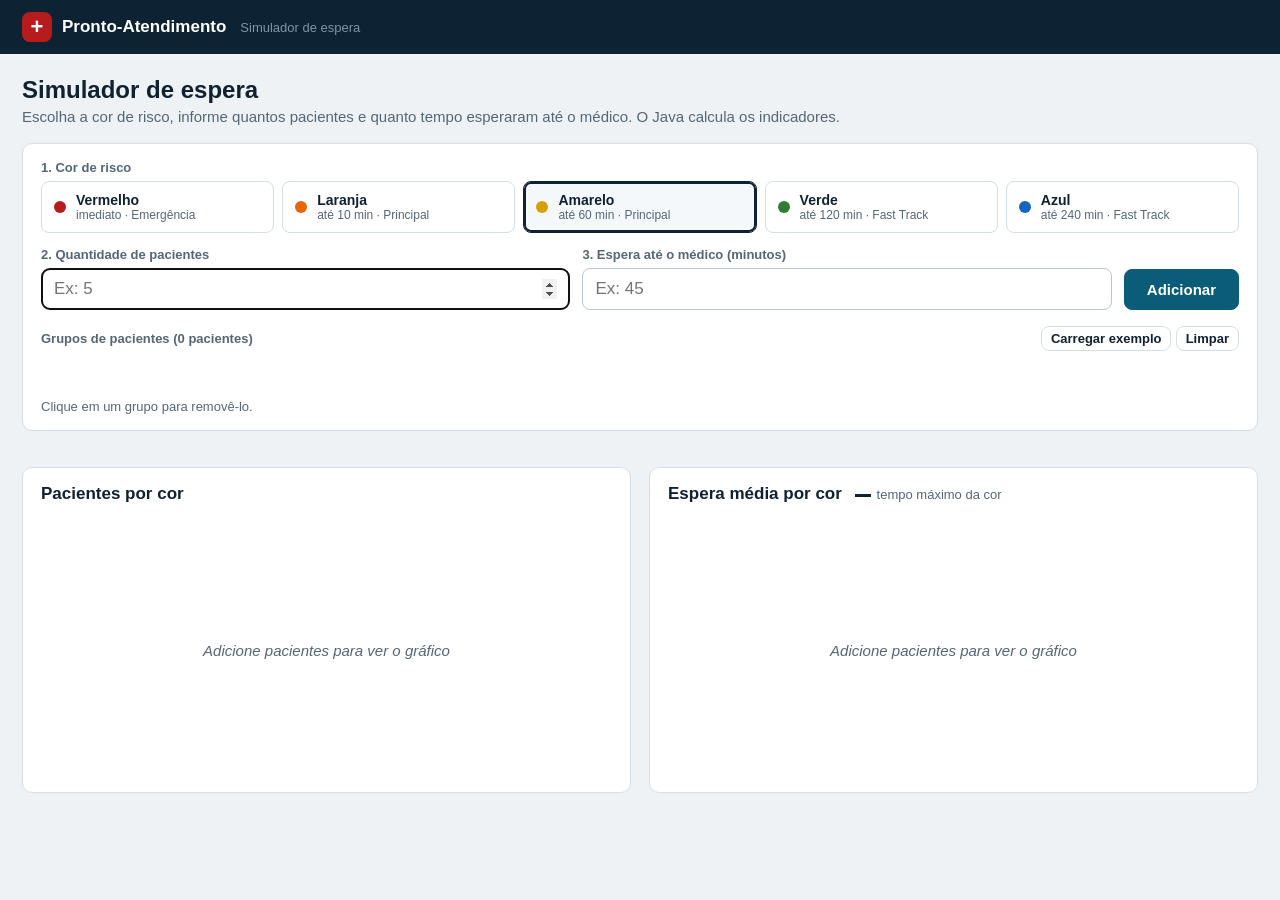
==== commit 4d1988a5: "Reescreve o código com classes simples de POO Backend dividido em classes com atributos privados, co" ====
--- a/frontend/index.html
+++ b/frontend/index.html
@@ -8,32 +8,31 @@
 </head>
 <body>
   <header class="topo">
-    <div class="marca"><span class="cruz" aria-hidden="true">+</span>Pronto-Atendimento</div>
+    <div class="marca"><span class="cruz">+</span>Pronto-Atendimento</div>
     <span class="marca-sub">Simulador de espera</span>
   </header>
 
   <main class="conteudo">
-    <div class="cabecalho">
-      <h1>Simulador de espera</h1>
-      <p>Escolha a cor de risco, informe quantos pacientes e quanto tempo esperaram até o médico. O Java calcula os indicadores.</p>
-    </div>
+    <h1>Simulador de espera</h1>
+    <p class="subtitulo">Escolha a cor de risco, informe quantos pacientes e quanto tempo esperaram até o médico. O Java calcula os indicadores.</p>
 
-    <form class="painel" id="form-sim" autocomplete="off" novalidate>
+    <!-- Formulário: cor de risco, quantidade de pacientes e espera -->
+    <form class="painel" onsubmit="adicionarGrupo(event)" autocomplete="off" novalidate>
       <fieldset class="seletor-cores">
         <legend>1. Cor de risco</legend>
-        <button type="button" class="btn" data-cor="1" style="--sel:#b71c1c">
+        <button type="button" class="btn" data-cor="1" onclick="selecionarCor(1)">
           <span class="bola" style="background:#b71c1c"></span><span><b>Vermelho</b><small>imediato · Emergência</small></span>
         </button>
-        <button type="button" class="btn" data-cor="2" style="--sel:#e8650a">
+        <button type="button" class="btn" data-cor="2" onclick="selecionarCor(2)">
           <span class="bola" style="background:#e8650a"></span><span><b>Laranja</b><small>até 10 min · Principal</small></span>
         </button>
-        <button type="button" class="btn" data-cor="3" style="--sel:#d4a200">
+        <button type="button" class="btn" data-cor="3" onclick="selecionarCor(3)">
           <span class="bola" style="background:#d4a200"></span><span><b>Amarelo</b><small>até 60 min · Principal</small></span>
         </button>
-        <button type="button" class="btn" data-cor="4" style="--sel:#2e7d32">
+        <button type="button" class="btn" data-cor="4" onclick="selecionarCor(4)">
           <span class="bola" style="background:#2e7d32"></span><span><b>Verde</b><small>até 120 min · Fast Track</small></span>
         </button>
-        <button type="button" class="btn" data-cor="5" style="--sel:#1565c0">
+        <button type="button" class="btn" data-cor="5" onclick="selecionarCor(5)">
           <span class="bola" style="background:#1565c0"></span><span><b>Azul</b><small>até 240 min · Fast Track</small></span>
         </button>
       </fieldset>
@@ -41,53 +40,42 @@
       <div class="entrada">
         <div class="campo">
           <label for="quantidade">2. Quantidade de pacientes</label>
-          <input id="quantidade" type="number" min="1" step="1" inputmode="numeric" placeholder="Ex: 5" required>
+          <input id="quantidade" type="number" min="1" step="1" placeholder="Ex: 5">
         </div>
         <div class="campo">
           <label for="espera">3. Espera até o médico (minutos)</label>
-          <input id="espera" type="number" min="0" step="any" inputmode="decimal" placeholder="Ex: 45" required>
+          <input id="espera" type="number" min="0" step="any" placeholder="Ex: 45">
         </div>
-        <button type="submit" class="btn primary">Adicionar</button>
+        <button type="submit" class="btn primario">Adicionar</button>
       </div>
+      <p class="erro" id="mensagem-erro" hidden></p>
 
       <div class="grupos-titulo">
         <label>Grupos de pacientes (<span id="contagem">0 pacientes</span>)</label>
-        <div class="acoes">
-          <button type="button" class="btn peq" id="exemplo">Carregar exemplo</button>
-          <button type="button" class="btn peq perigo" id="limpar">Limpar</button>
+        <div>
+          <button type="button" class="btn pequeno" onclick="carregarExemplo()">Carregar exemplo</button>
+          <button type="button" class="btn pequeno" onclick="limpar()">Limpar</button>
         </div>
       </div>
       <ul class="chips" id="grupos"></ul>
       <p class="dica">Clique em um grupo para removê-lo.</p>
     </form>
 
-    <section class="cards" id="kpis" aria-live="polite"></section>
-
-    <section class="painel">
-      <h2>Espera de cada grupo
-        <span class="legenda"><span><i class="linha"></i>Tempo máximo da cor</span><span><i class="linha tracejada"></i>Média</span></span>
-      </h2>
-      <div id="g-grupos" class="grafico"></div>
-    </section>
+    <!-- Resultado calculado pelo Java -->
+    <section class="cards" id="cards"></section>
 
     <div class="grade-2">
       <section class="painel">
         <h2>Pacientes por cor</h2>
-        <div id="g-pacientes" class="grafico"></div>
+        <div class="grafico" id="grafico-pacientes"></div>
       </section>
       <section class="painel">
-        <h2>Espera média por cor
-          <span class="legenda"><span><i class="linha"></i>Tempo máximo da cor</span></span>
-        </h2>
-        <div id="g-media-cor" class="grafico"></div>
+        <h2>Espera média por cor <small><i class="linha-limite"></i>tempo máximo da cor</small></h2>
+        <div class="grafico" id="grafico-espera"></div>
       </section>
     </div>
   </main>
 
-  <div id="toasts" aria-live="polite" role="status"></div>
-  <div id="tip" class="tip" hidden></div>
-
-  <script src="js/graficos.js"></script>
   <script src="js/app.js"></script>
 </body>
 </html>
--- a/frontend/css/style.css
+++ b/frontend/css/style.css
@@ -1,116 +1,95 @@
+/* Cores usadas na página */
 :root {
-  --bg: #eef2f5;
-  --surface: #fff;
-  --surface-2: #f5f8fa;
-  --ink: #102131;
-  --muted: #556677;
-  --line: #d6dee6;
-  --grade: #e6ebf0;
-  --primary: #0a5c78;
-  --primary-ink: #fff;
-  --nav: #0d2233;
-  --nav-muted: #7d97a8;
-  --ok: #1f7a3a;
-  --err: #b42318;
+  --fundo: #eef2f5;
+  --branco: #fff;
+  --texto: #102131;
+  --texto-claro: #556677;
+  --borda: #d6dee6;
+  --principal: #0a5c78;
+  --topo: #0d2233;
+  --erro: #b42318;
+  --sucesso: #1f7a3a;
   --vermelho: #b71c1c;
-  --laranja: #e8650a;
-  --amarelo: #d4a200;
   --verde: #2e7d32;
   --azul: #1565c0;
-  --neutra: #6b7785;
-  --radius: 10px;
-  --shadow: 0 1px 2px rgba(16, 33, 49, .08), 0 4px 14px rgba(16, 33, 49, .06);
-  font-family: "Segoe UI", Roboto, "Helvetica Neue", Arial, sans-serif;
+  --cinza: #6b7785;
 }
 
 * { box-sizing: border-box; }
-body { margin: 0; background: var(--bg); color: var(--ink); font-size: 15px; line-height: 1.45; }
-:focus-visible { outline: 3px solid #f59e0b; outline-offset: 2px; }
+body { margin: 0; background: var(--fundo); color: var(--texto); font-family: "Segoe UI", Roboto, Arial, sans-serif; font-size: 15px; }
 
-/* ---------- topo e conteúdo ---------- */
-header.topo { background: var(--nav); padding: 12px 22px; display: flex; align-items: center; gap: 14px; flex-wrap: wrap; }
-.marca { font-weight: 700; color: #fff; font-size: 17px; display: flex; gap: 10px; align-items: center; }
-.marca .cruz { width: 30px; height: 30px; border-radius: 8px; background: var(--vermelho); display: grid; place-items: center; font-size: 22px; color: #fff; flex: none; }
-.marca-sub { color: var(--nav-muted); font-size: 13px; }
-.conteudo { padding: 22px; max-width: 1300px; margin: 0 auto; }
+/* ---------- topo ---------- */
+.topo { background: var(--topo); padding: 12px 22px; display: flex; align-items: center; gap: 14px; }
+.marca { color: #fff; font-weight: 700; font-size: 17px; display: flex; gap: 10px; align-items: center; }
+.cruz { width: 30px; height: 30px; border-radius: 8px; background: var(--vermelho); display: flex; align-items: center; justify-content: center; font-size: 22px; }
+.marca-sub { color: #7d97a8; font-size: 13px; }
 
+/* ---------- conteúdo ---------- */
+.conteudo { max-width: 1300px; margin: 0 auto; padding: 22px; }
 h1 { font-size: 24px; margin: 0; }
 h2 { font-size: 17px; margin: 0 0 12px; }
-.cabecalho { margin-bottom: 18px; }
-.cabecalho p { margin: 4px 0 0; color: var(--muted); }
+h2 small { font-size: 13px; font-weight: 400; color: var(--texto-claro); margin-left: 8px; }
+.subtitulo { color: var(--texto-claro); margin: 4px 0 18px; }
 
-/* ---------- componentes ---------- */
-.btn { font: inherit; font-size: 14px; border: 1px solid var(--line); background: var(--surface); color: var(--ink); padding: 7px 12px; border-radius: 8px; cursor: pointer; font-weight: 600; }
-.btn:hover { border-color: var(--primary); color: var(--primary); }
-.btn.primary { background: var(--primary); border-color: var(--primary); color: var(--primary-ink); }
-.btn.primary:hover { filter: brightness(1.1); color: var(--primary-ink); }
-.btn.perigo:hover { background: var(--err); border-color: var(--err); color: #fff; }
-.btn.peq { padding: 4px 9px; font-size: 13px; }
+.painel { background: var(--branco); border: 1px solid var(--borda); border-radius: 10px; padding: 16px 18px; margin-bottom: 18px; }
+.grade-2 { display: grid; grid-template-columns: 1fr 1fr; gap: 18px; }
 
-.painel { background: var(--surface); border: 1px solid var(--line); border-radius: var(--radius); box-shadow: var(--shadow); padding: 16px 18px; margin: 0 0 18px; min-width: 0; }
-.painel > h2 { display: flex; justify-content: space-between; align-items: baseline; gap: 8px; flex-wrap: wrap; }
-.grade-2 { display: grid; grid-template-columns: repeat(2, minmax(0, 1fr)); gap: 18px; margin-bottom: 18px; }
-.grade-2 > .painel { margin-bottom: 0; }
+/* ---------- botões e campos ---------- */
+.btn { font: inherit; font-size: 14px; font-weight: 600; border: 1px solid var(--borda); background: var(--branco); color: var(--texto); padding: 7px 12px; border-radius: 8px; cursor: pointer; }
+.btn:hover { border-color: var(--principal); color: var(--principal); }
+.btn.primario { background: var(--principal); border-color: var(--principal); color: #fff; padding: 11px 22px; font-size: 15px; }
+.btn.pequeno { padding: 4px 9px; font-size: 13px; }
 
+label, legend { display: block; font-size: 13px; font-weight: 600; color: var(--texto-claro); margin-bottom: 6px; padding: 0; }
+input { font: inherit; font-size: 17px; width: 100%; padding: 10px 12px; border: 1px solid #b9c5d0; border-radius: 8px; }
+
+/* ---------- formulário ---------- */
+.seletor-cores { border: 0; margin: 0 0 14px; padding: 0; display: grid; grid-template-columns: repeat(5, 1fr); gap: 8px; }
+.seletor-cores .btn { display: flex; align-items: center; gap: 10px; text-align: left; padding: 10px 12px; font-weight: 400; }
+.seletor-cores b { display: block; }
+.seletor-cores small { display: block; color: var(--texto-claro); font-size: 12px; }
+.seletor-cores .selecionado { border-color: var(--texto); box-shadow: inset 0 0 0 2px var(--texto); background: #f5f8fa; color: var(--texto); }
+.bola { width: 12px; height: 12px; border-radius: 50%; display: inline-block; flex: none; }
+
+.entrada { display: flex; gap: 12px; align-items: flex-end; flex-wrap: wrap; }
+.campo { flex: 1; min-width: 200px; }
+.erro { color: var(--erro); font-weight: 600; margin: 10px 0 0; }
+
+.grupos-titulo { display: flex; justify-content: space-between; align-items: center; margin: 16px 0 6px; }
+.grupos-titulo label { margin: 0; }
+.chips { list-style: none; margin: 0; padding: 0; display: flex; flex-wrap: wrap; gap: 6px; min-height: 34px; }
+.chip { border-radius: 999px; font-size: 13px; display: flex; align-items: center; gap: 6px; padding: 5px 11px; }
+.chip.estourado { border-color: var(--erro); color: var(--erro); }
+.chip:hover { background: var(--erro); border-color: var(--erro); color: #fff; text-decoration: line-through; }
+.dica { color: var(--texto-claro); font-size: 13px; margin: 8px 0 0; }
+
+/* ---------- cards ---------- */
 .cards { display: grid; grid-template-columns: repeat(auto-fit, minmax(190px, 1fr)); gap: 12px; margin-bottom: 18px; }
-.kpi { background: var(--surface); border: 1px solid var(--line); border-radius: var(--radius); padding: 14px; box-shadow: var(--shadow); border-top: 5px solid var(--primary); }
-.kpi b { display: block; font-size: 30px; font-variant-numeric: tabular-nums; line-height: 1.2; }
-.kpi span { color: var(--muted); font-size: 13px; }
-.kpi small { display: block; color: var(--muted); font-size: 12px; margin-top: 4px; }
-.kpi.vermelho { border-top-color: var(--vermelho); } .kpi.verde { border-top-color: var(--verde); }
-.kpi.azul { border-top-color: var(--azul); } .kpi.neutra { border-top-color: var(--neutra); }
-.kpi.alerta b { color: var(--err); } .kpi.sucesso b { color: var(--ok); }
+.card { background: var(--branco); border: 1px solid var(--borda); border-top: 5px solid var(--principal); border-radius: 10px; padding: 14px; }
+.card b { display: block; font-size: 30px; }
+.card span { color: var(--texto-claro); font-size: 13px; }
+.card small { display: block; color: var(--texto-claro); font-size: 12px; margin-top: 4px; }
+.card.verde { border-top-color: var(--verde); }
+.card.verde b { color: var(--sucesso); }
+.card.vermelho { border-top-color: var(--vermelho); }
+.card.vermelho b { color: var(--erro); }
+.card.azul { border-top-color: var(--azul); }
+.card.cinza { border-top-color: var(--cinza); }
 
-.bola { width: 12px; height: 12px; border-radius: 50%; display: inline-block; flex: none; }
-.vazio { color: var(--muted); font-style: italic; padding: 8px; margin: 0; }
+/* ---------- gráficos de colunas (feitos com div) ---------- */
+.grafico { display: flex; gap: 12px; height: 260px; padding-top: 8px; }
+.coluna { flex: 1; display: flex; flex-direction: column; align-items: center; }
+.area { position: relative; flex: 1; width: 100%; display: flex; align-items: flex-end; justify-content: center; border-bottom: 2px solid var(--borda); }
+.barra { width: 60%; max-width: 70px; min-height: 2px; border-radius: 6px 6px 0 0; }
+.coluna b { font-size: 13px; }
+.limite { position: absolute; left: 15%; right: 15%; height: 3px; background: var(--texto); z-index: 1; }
+.linha-limite { display: inline-block; width: 16px; height: 3px; background: var(--texto); vertical-align: middle; margin-right: 6px; }
+.coluna small { margin-top: 6px; color: var(--texto-claro); font-size: 12px; }
+.vazio { color: var(--texto-claro); font-style: italic; margin: auto; }
 
-label, legend { display: block; font-size: 13px; font-weight: 600; color: var(--muted); margin-bottom: 6px; padding: 0; }
-input { font: inherit; padding: 8px 10px; border: 1px solid #b9c5d0; border-radius: 8px; background: #fff; color: var(--ink); }
-
-/* ---------- formulário do simulador ---------- */
-.seletor-cores { border: 0; margin: 0 0 14px; padding: 0; display: grid; grid-template-columns: repeat(5, 1fr); gap: 8px; }
-.seletor-cores legend { grid-column: 1 / -1; }
-.seletor-cores button { display: flex; align-items: center; gap: 10px; text-align: left; padding: 10px 12px; font-weight: 400; }
-.seletor-cores b { display: block; font-weight: 700; }
-.seletor-cores small { display: block; color: var(--muted); font-size: 12px; }
-.seletor-cores button[aria-pressed="true"] { border-color: var(--sel); box-shadow: inset 0 0 0 2px var(--sel); background: color-mix(in srgb, var(--sel) 8%, #fff); color: var(--ink); }
-.entrada { display: flex; gap: 12px; flex-wrap: wrap; align-items: flex-end; margin-bottom: 16px; }
-.entrada .campo { flex: 1; min-width: 200px; }
-.entrada input { width: 100%; font-size: 17px; padding: 10px 12px; }
-.entrada input.invalido { border-color: var(--err); }
-.entrada .btn.primary { padding: 11px 22px; font-size: 15px; }
-.grupos-titulo { display: flex; justify-content: space-between; align-items: center; gap: 8px; flex-wrap: wrap; margin-bottom: 6px; }
-.grupos-titulo label { margin: 0; }
-.acoes { display: flex; gap: 6px; }
-.chips { list-style: none; margin: 0; padding: 0; display: flex; flex-wrap: wrap; gap: 6px; min-height: 34px; }
-.chip { padding: 5px 11px; border-radius: 999px; font-size: 13px; font-weight: 600; font-variant-numeric: tabular-nums; display: inline-flex; align-items: center; }
-.chip .bola { width: 9px; height: 9px; margin-right: 6px; }
-.chip.estourado { border-color: var(--err); color: var(--err); }
-.chip:hover { background: var(--err); border-color: var(--err); color: #fff; text-decoration: line-through; }
-.dica { color: var(--muted); font-size: 13px; margin: 8px 0 0; }
-
-/* ---------- gráficos SVG ---------- */
-.grafico { width: 100%; }
-.grafico svg { display: block; overflow: visible; }
-.grafico .vazio { text-align: center; padding: 50px 0; }
-.legenda { display: flex; gap: 14px; flex-wrap: wrap; font-size: 13px; color: var(--muted); font-weight: 400; }
-.legenda i { display: inline-block; width: 10px; height: 10px; border-radius: 2px; margin-right: 6px; vertical-align: -1px; }
-.legenda i.linha { width: 16px; height: 3px; vertical-align: 3px; background: var(--ink); }
-.legenda i.tracejada { background: repeating-linear-gradient(90deg, var(--primary) 0 5px, transparent 5px 8px); }
-svg text { font-size: 12px; fill: var(--muted); font-variant-numeric: tabular-nums; }
-svg text.rotulo { fill: var(--ink); font-weight: 600; }
-.alvo { fill: transparent; }
-.banda:hover .alvo { fill: rgba(16, 33, 49, .05); }
-.tip { position: fixed; pointer-events: none; background: var(--ink); color: #fff; padding: 6px 10px; border-radius: 6px; font-size: 13px; box-shadow: 0 4px 12px rgba(0, 0, 0, .25); z-index: 200; max-width: 320px; }
-
-/* ---------- avisos ---------- */
-#toasts { position: fixed; right: 18px; bottom: 18px; display: flex; flex-direction: column; gap: 8px; z-index: 100; max-width: 420px; }
-.toast { padding: 12px 14px; border-radius: 10px; color: #fff; font-weight: 600; box-shadow: var(--shadow); }
-.toast.erro { background: var(--err); }
-
+/* ---------- celular e telas pequenas ---------- */
 @media (max-width: 900px) {
   .grade-2 { grid-template-columns: 1fr; }
-  .seletor-cores { grid-template-columns: repeat(auto-fill, minmax(150px, 1fr)); }
+  .seletor-cores { grid-template-columns: 1fr 1fr; }
   .conteudo { padding: 16px; }
-  header.topo { padding: 10px 16px; }
 }
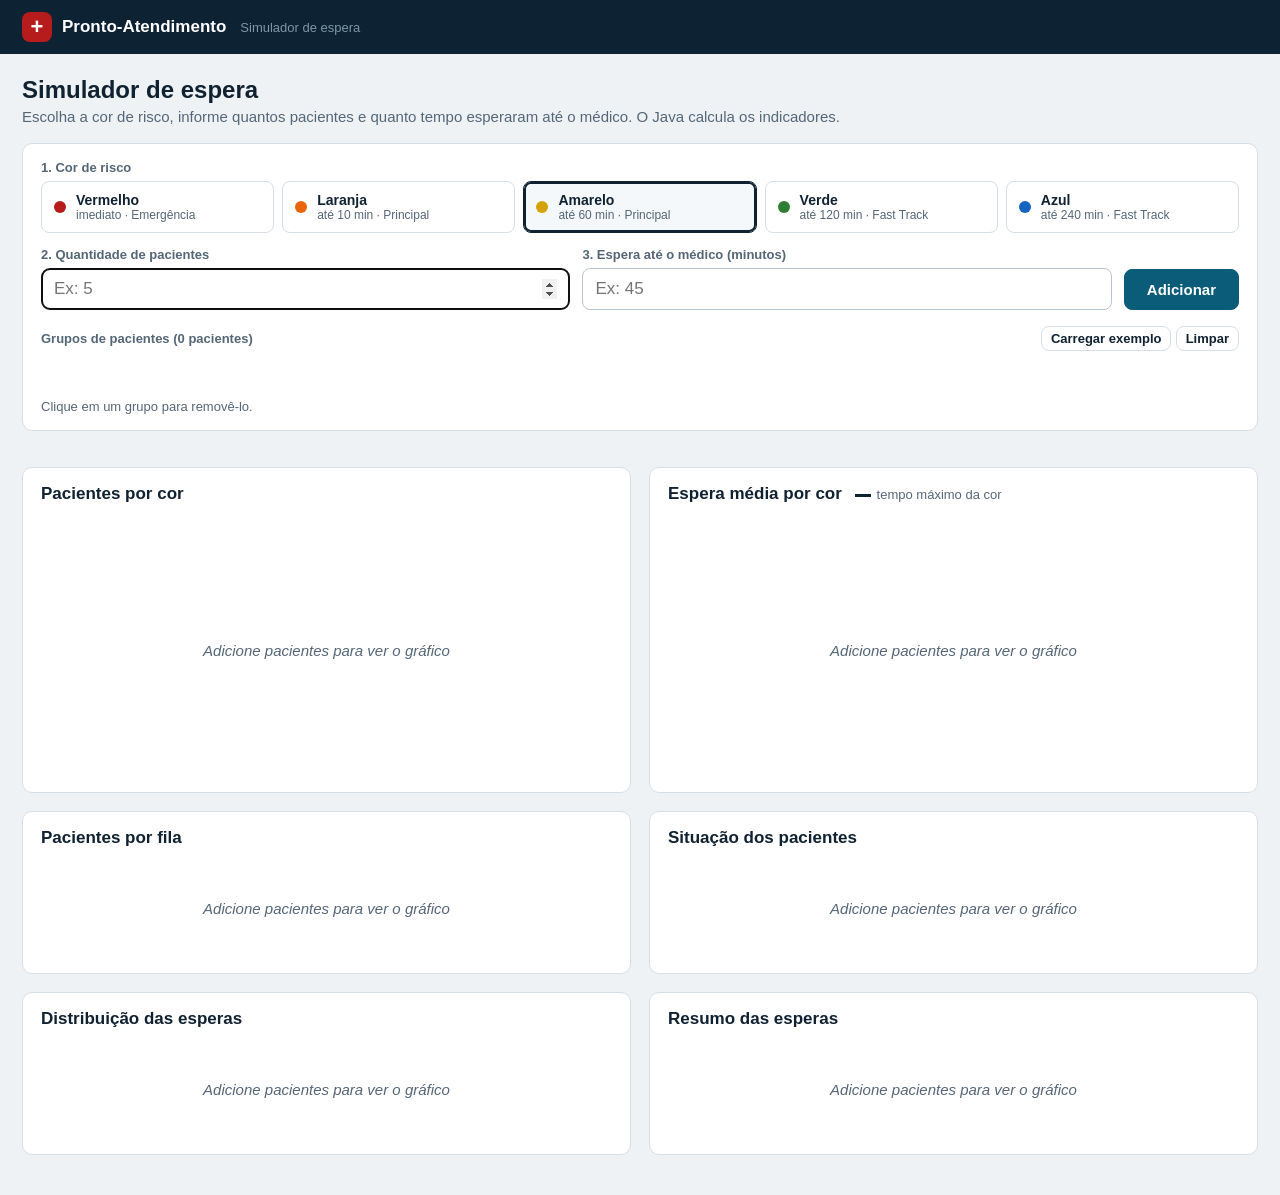
==== commit 92392abb: "Adiciona gráficos de fila, situação, faixas de espera e resumo Quatro gráficos novos, cada um de um " ====
--- a/frontend/index.html
+++ b/frontend/index.html
@@ -74,6 +74,28 @@
         <div class="grafico" id="grafico-espera"></div>
       </section>
     </div>
+
+    <div class="grade-2">
+      <section class="painel">
+        <h2>Pacientes por fila</h2>
+        <div id="grafico-filas"></div>
+      </section>
+      <section class="painel">
+        <h2>Situação dos pacientes</h2>
+        <div id="grafico-situacao"></div>
+      </section>
+    </div>
+
+    <div class="grade-2">
+      <section class="painel">
+        <h2>Distribuição das esperas</h2>
+        <div id="grafico-faixas"></div>
+      </section>
+      <section class="painel">
+        <h2>Resumo das esperas</h2>
+        <div id="grafico-resumo"></div>
+      </section>
+    </div>
   </main>
 
   <script src="js/app.js"></script>
--- a/frontend/css/style.css
+++ b/frontend/css/style.css
@@ -85,7 +85,37 @@
 .limite { position: absolute; left: 15%; right: 15%; height: 3px; background: var(--texto); z-index: 1; }
 .linha-limite { display: inline-block; width: 16px; height: 3px; background: var(--texto); vertical-align: middle; margin-right: 6px; }
 .coluna small { margin-top: 6px; color: var(--texto-claro); font-size: 12px; }
-.vazio { color: var(--texto-claro); font-style: italic; margin: auto; }
+.vazio { color: var(--texto-claro); font-style: italic; margin: auto; padding: 40px 0; text-align: center; }
+
+/* ---------- legenda em lista (rosca, barra empilhada e régua) ---------- */
+.legenda-lista { list-style: none; margin: 0; padding: 0; }
+.legenda-lista li { display: flex; align-items: center; gap: 8px; padding: 5px 0; font-size: 14px; border-bottom: 1px solid #eef2f5; }
+.legenda-lista li b { margin-left: auto; }
+
+/* ---------- gráfico de rosca ---------- */
+.rosca-area { display: flex; align-items: center; gap: 24px; flex-wrap: wrap; }
+.rosca { width: 180px; height: 180px; border-radius: 50%; position: relative; flex: none; }
+.rosca span { position: absolute; inset: 35px; background: var(--branco); border-radius: 50%; display: flex; flex-direction: column; align-items: center; justify-content: center; font-size: 13px; color: var(--texto-claro); }
+.rosca span b { font-size: 28px; color: var(--texto); }
+.rosca-area .legenda-lista { flex: 1; min-width: 200px; }
+
+/* ---------- barra empilhada ---------- */
+.empilhada { display: flex; height: 44px; border-radius: 8px; overflow: hidden; margin: 10px 0 16px; background: #eef2f5; }
+.empilhada div { display: flex; align-items: center; justify-content: center; color: #fff; font-weight: 700; font-size: 13px; }
+
+/* ---------- barras horizontais ---------- */
+.linha-barra { display: grid; grid-template-columns: 120px 1fr 40px; gap: 10px; align-items: center; margin-bottom: 10px; font-size: 14px; }
+.trilho { background: #eef2f5; border-radius: 4px; height: 18px; }
+.trilho div { background: var(--principal); height: 100%; border-radius: 4px; }
+.linha-barra b { text-align: right; }
+
+/* ---------- régua do resumo ---------- */
+.regua { position: relative; height: 40px; margin: 20px 6px 4px; border-bottom: 2px solid var(--borda); }
+.regua-faixa { position: absolute; top: 12px; height: 16px; min-width: 2px; background: #b9c5d0; border-radius: 4px; }
+.marcador { position: absolute; top: 0; width: 4px; height: 40px; margin-left: -2px; border-radius: 2px; }
+.marcador.mediana { background: #6a1b9a; }
+.marcador.media { background: var(--principal); }
+.regua-eixo { display: flex; justify-content: space-between; font-size: 12px; color: var(--texto-claro); margin: 0 0 12px; }
 
 /* ---------- celular e telas pequenas ---------- */
 @media (max-width: 900px) {
